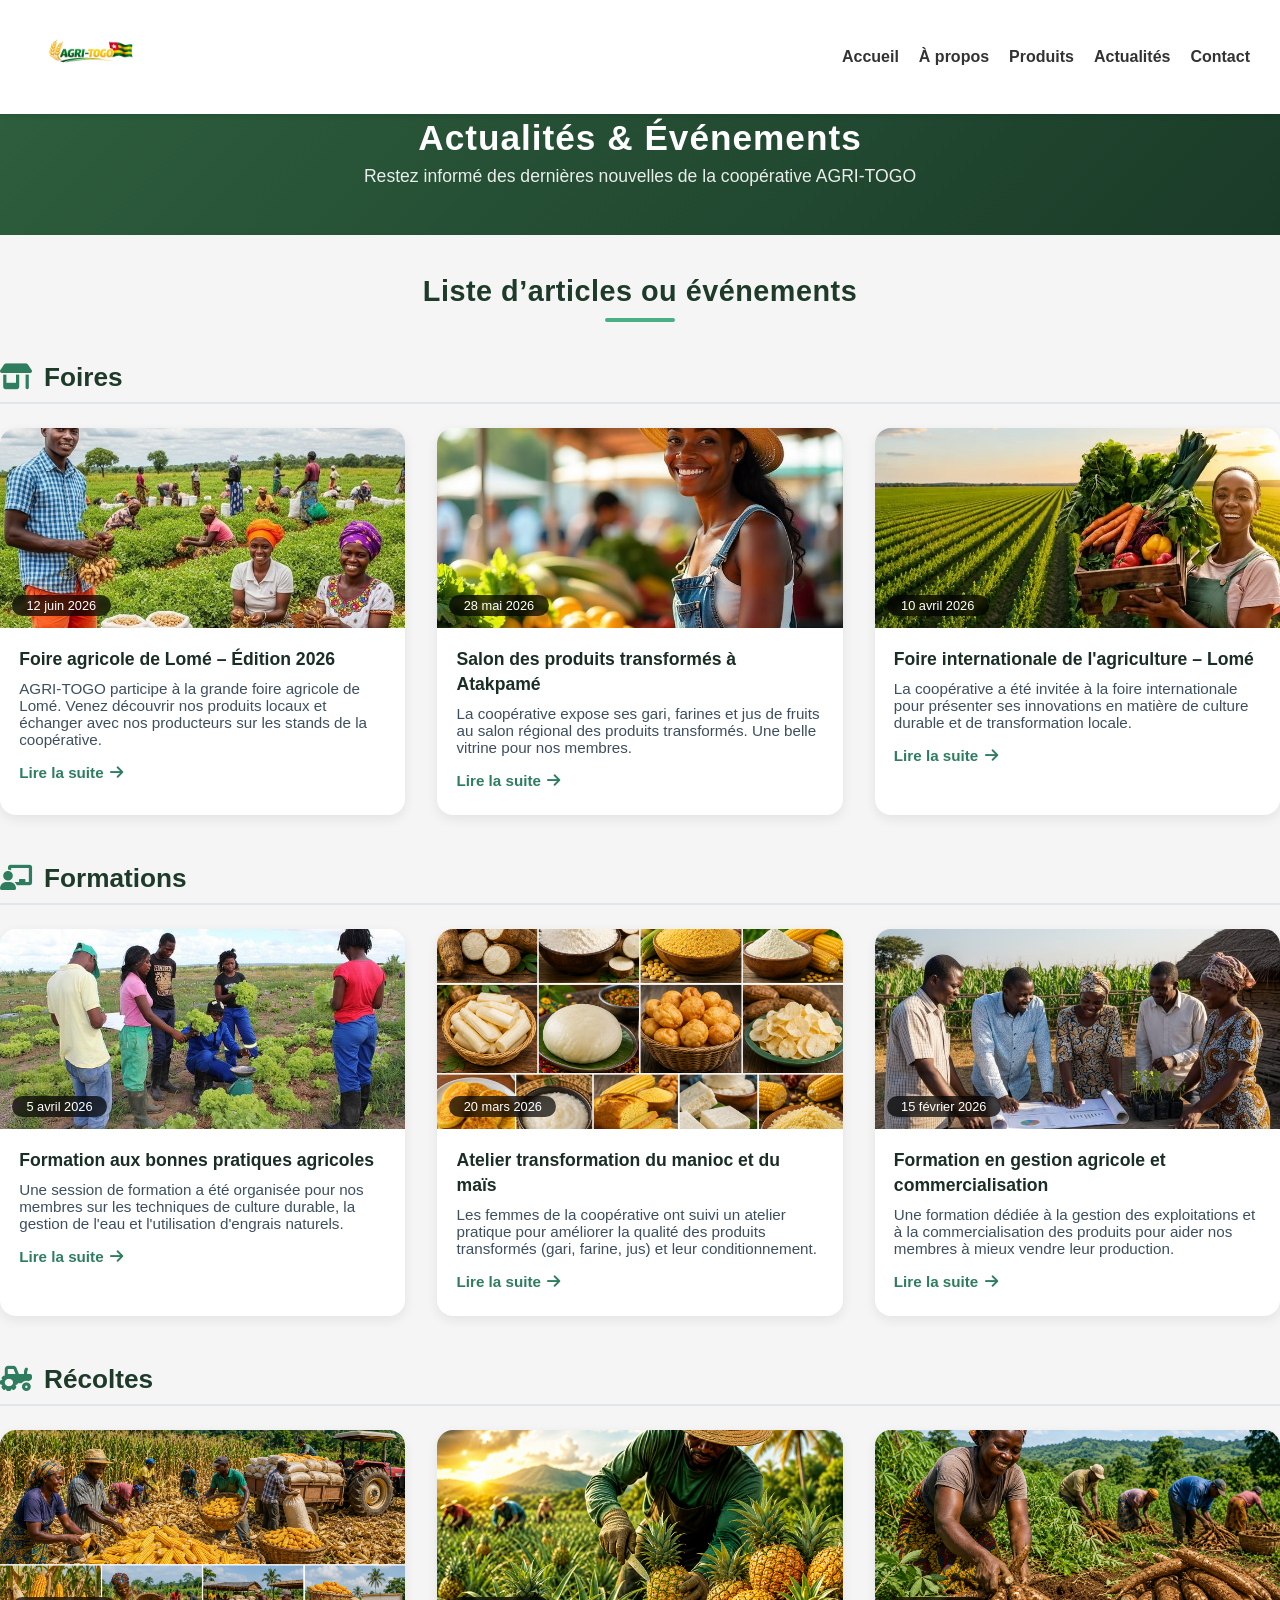
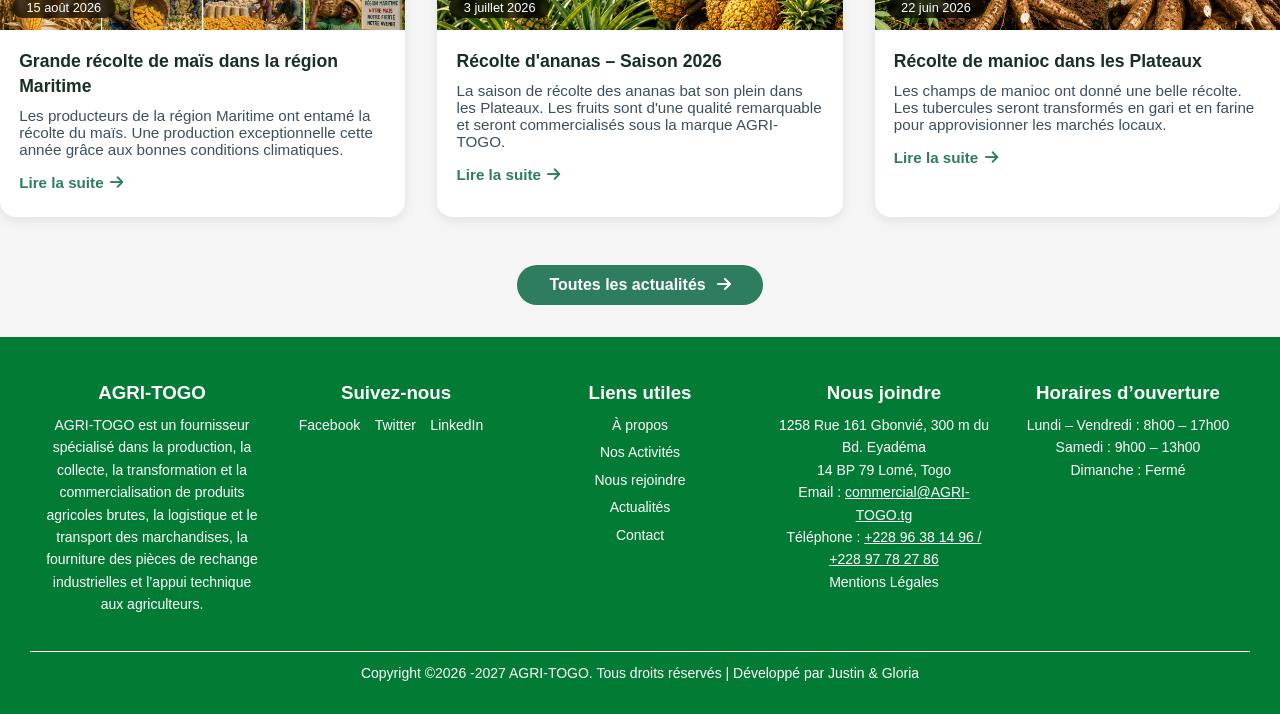
==== pages/actualités.html @ 6ff97430 "PROJET JUSTIN-GLORIA" ====
<!DOCTYPE html>
<html lang="fr">

<head>
    <meta charset="UTF-8">
    <meta name="viewport" content="width=device-width, initial-scale=1.0">
    <title>AGRI-TOGO | Actualités</title>
    <link rel="stylesheet" href="https://cdnjs.cloudflare.com/ajax/libs/font-awesome/6.0.0-beta3/css/all.min.css" />

    <link rel="stylesheet" href="../css/style.css">
</head>

<body>

    <!-- ================= HEADER ================= -->

    <header>

        <div class="logo">
            <img src="../images/logo.png" alt="Logo AGRI TOGO">
        </div>

        <nav>

            <ul id="menu">

                <li><a href="../index.html">Accueil</a></li>
                <li><a href="apropos.html" class="active">À propos</a></li>
                <li><a href="produits.html">Produits</a></li>
                <li><a href="actualités.html">Actualités</a></li>
                <li><a href="contact.html">Contact</a></li>

            </ul>

            <div id="hamburger">
                ☰
            </div>

        </nav>

    </header>


<!-- ========== PAGE HERO ========== -->
<section class="page-hero">
    <div class="container">
        <h1>Actualités &amp; Événements</h1>
        <p>Restez informé des dernières nouvelles de la coopérative AGRI-TOGO</p>
    </div>
</section>

<!-- ========== ARTICLES ========== -->
<main class="actualites-main">
    <div class="container">

        <!-- Titre de la section -->
        <div class="section-title">
            <h2>Liste d’articles ou événements</h2>
            <span class="title-underline"></span>
        </div>

        <!-- ====== FOIRES (3 articles) ====== -->
        <section class="categorie-articles">
            <div class="categorie-header">
                <i class="fas fa-store-alt"></i>
                <h3>Foires</h3>
            </div>
            <div class="articles-grid">

                <article class="article-card">
                    <div class="article-image">
                        <img src="../images/Foire 1.jpg"
                             alt="Foire agricole de Lomé" loading="lazy" />
                        <span class="article-date">12 juin 2026</span>
                    </div>
                    <div class="article-content">
                        <h4>Foire agricole de Lomé – Édition 2026</h4>
                        <p>AGRI-TOGO participe à la grande foire agricole de Lomé. Venez découvrir nos produits locaux et échanger avec nos producteurs sur les stands de la coopérative.</p>
                        <a href="#" class="read-more">Lire la suite <i class="fas fa-arrow-right"></i></a>
                    </div>
                </article>

                <article class="article-card">
                    <div class="article-image">
                        <img src="../images/Foire 2.jpg"
                             alt="Salon des produits transformés" loading="lazy" />
                        <span class="article-date">28 mai 2026</span>
                    </div>
                    <div class="article-content">
                        <h4>Salon des produits transformés à Atakpamé</h4>
                        <p>La coopérative expose ses gari, farines et jus de fruits au salon régional des produits transformés. Une belle vitrine pour nos membres.</p>
                        <a href="#" class="read-more">Lire la suite <i class="fas fa-arrow-right"></i></a>
                    </div>
                </article>

                <!-- NOUVEAU 3ème article pour Foires -->
                <article class="article-card">
                    <div class="article-image">
                        <img src="../images/Foire 3.jpg"
                             alt="Foire internationale de l'agriculture" loading="lazy" />
                        <span class="article-date">10 avril 2026</span>
                    </div>
                    <div class="article-content">
                        <h4>Foire internationale de l'agriculture – Lomé</h4>
                        <p>La coopérative a été invitée à la foire internationale pour présenter ses innovations en matière de culture durable et de transformation locale.</p>
                        <a href="#" class="read-more">Lire la suite <i class="fas fa-arrow-right"></i></a>
                    </div>
                </article>

            </div>
        </section>

        <!-- ====== FORMATIONS (3 articles) ====== -->
        <section class="categorie-articles">
            <div class="categorie-header">
                <i class="fas fa-chalkboard-teacher"></i>
                <h3>Formations</h3>
            </div>
            <div class="articles-grid">

                <article class="article-card">
                    <div class="article-image">
                        <img src="../images/Formation 1.jfif"
                             alt="Formation bonnes pratiques agricoles" loading="lazy" />
                        <span class="article-date">5 avril 2026</span>
                    </div>
                    <div class="article-content">
                        <h4>Formation aux bonnes pratiques agricoles</h4>
                        <p>Une session de formation a été organisée pour nos membres sur les techniques de culture durable, la gestion de l'eau et l'utilisation d'engrais naturels.</p>
                        <a href="#" class="read-more">Lire la suite <i class="fas fa-arrow-right"></i></a>
                    </div>
                </article>

                <article class="article-card">
                    <div class="article-image">
                        <img src="../images/Formation 2.png"
                             alt="Atelier transformation agroalimentaire" loading="lazy" />
                        <span class="article-date">20 mars 2026</span>
                    </div>
                    <div class="article-content">
                        <h4>Atelier transformation du manioc et du maïs</h4>
                        <p>Les femmes de la coopérative ont suivi un atelier pratique pour améliorer la qualité des produits transformés (gari, farine, jus) et leur conditionnement.</p>
                        <a href="#" class="read-more">Lire la suite <i class="fas fa-arrow-right"></i></a>
                    </div>
                </article>

                <!-- NOUVEAU 3ème article pour Formations -->
                <article class="article-card">
                    <div class="article-image">
                        <img src="../images/Formation 3.jfif"
                             alt="Formation en gestion agricole" loading="lazy" />
                        <span class="article-date">15 février 2026</span>
                    </div>
                    <div class="article-content">
                        <h4>Formation en gestion agricole et commercialisation</h4>
                        <p>Une formation dédiée à la gestion des exploitations et à la commercialisation des produits pour aider nos membres à mieux vendre leur production.</p>
                        <a href="#" class="read-more">Lire la suite <i class="fas fa-arrow-right"></i></a>
                    </div>
                </article>

            </div>
        </section>

        <!-- ====== RÉCOLTES (3 articles, déjà présent) ====== -->
        <section class="categorie-articles">
            <div class="categorie-header">
                <i class="fas fa-tractor"></i>
                <h3>Récoltes</h3>
            </div>
            <div class="articles-grid">

                <article class="article-card">
                    <div class="article-image">
                        <img src="../images/Recolte 1.png"
                             alt="Récolte de maïs" loading="lazy" />
                        <span class="article-date">15 août 2026</span>
                    </div>
                    <div class="article-content">
                        <h4>Grande récolte de maïs dans la région Maritime</h4>
                        <p>Les producteurs de la région Maritime ont entamé la récolte du maïs. Une production exceptionnelle cette année grâce aux bonnes conditions climatiques.</p>
                        <a href="#" class="read-more">Lire la suite <i class="fas fa-arrow-right"></i></a>
                    </div>
                </article>

                <article class="article-card">
                    <div class="article-image">
                        <img src="../images/Recolte 2.png"
                             alt="Récolte d'ananas" loading="lazy" />
                        <span class="article-date">3 juillet 2026</span>
                    </div>
                    <div class="article-content">
                        <h4>Récolte d'ananas – Saison 2026</h4>
                        <p>La saison de récolte des ananas bat son plein dans les Plateaux. Les fruits sont d'une qualité remarquable et seront commercialisés sous la marque AGRI-TOGO.</p>
                        <a href="#" class="read-more">Lire la suite <i class="fas fa-arrow-right"></i></a>
                    </div>
                </article>

                <article class="article-card">
                    <div class="article-image">
                        <img src="../images/Recolte 3.png"
                             alt="Récolte de manioc" loading="lazy" />
                        <span class="article-date">22 juin 2026</span>
                    </div>
                    <div class="article-content">
                        <h4>Récolte de manioc dans les Plateaux</h4>
                        <p>Les champs de manioc ont donné une belle récolte. Les tubercules seront transformés en gari et en farine pour approvisionner les marchés locaux.</p>
                        <a href="#" class="read-more">Lire la suite <i class="fas fa-arrow-right"></i></a>
                    </div>
                </article>

            </div>
        </section>

        <!-- Bouton pour voir toutes les actualités -->
        <div class="actus-cta">
            <a href="#" class="btn-primary">Toutes les actualités <i class="fas fa-arrow-right"></i></a>
        </div>

    </div>
</main>






   <!-- FOOTER -->

    <footer>
        <div class="footer-container">

            <!-- Bloc présentation -->
            <div class="footer-section">
                <h3>AGRI-TOGO</h3>
                <p>
                    AGRI-TOGO est un fournisseur spécialisé dans la production, la collecte,
                    la transformation et la commercialisation de produits agricoles brutes,
                    la logistique et le transport des marchandises, la fourniture des pièces
                    de rechange industrielles et l’appui technique aux agriculteurs.
                </p>
            </div>

            <!-- Bloc réseaux sociaux -->
            <div class="footer-section">
                <h3>Suivez-nous</h3>
                <ul class="socials">
                    <li><a href="#">Facebook</a></li>
                    <li><a href="#">Twitter</a></li>
                    <li><a href="#">LinkedIn</a></li>
                </ul>
            </div>

            <!-- Bloc liens utiles -->
            <div class="footer-section">
                <h3>Liens utiles</h3>
                <ul>
                    <li><a href="#">À propos</a></li>
                    <li><a href="#">Nos Activités</a></li>
                    <li><a href="#">Nous rejoindre</a></li>
                    <li><a href="#">Actualités</a></li>
                    <li><a href="#">Contact</a></li>
                </ul>
            </div>

            <!-- Bloc contact -->
            <div class="footer-section">
                <h3>Nous joindre</h3>
                <p>1258 Rue 161 Gbonvié, 300 m du Bd. Eyadéma<br>
                    14 BP 79 Lomé, Togo</p>
                <p>Email : <a href="mailto:commercial@AGRI-TOGO.tg">commercial@AGRI-TOGO.tg</a></p>
                <p>Téléphone : <a href="tel:+22870523754">+228 96 38 14 96  / +228 97 78 27 86</a></p>
                <p>Mentions Légales</p>
            </div>

            <!-- Bloc horaires -->
            <div class="footer-section">
                <h3>Horaires d’ouverture</h3>
                <p>Lundi – Vendredi : 8h00 – 17h00<br>
                    Samedi : 9h00 – 13h00<br>
                    Dimanche : Fermé</p>
            </div>

        </div>

        <div class="footer-bottom">
            <p>Copyright ©2026 -2027 AGRI-TOGO. Tous droits réservés | Développé par Justin & Gloria</p>
        </div>
    </footer>


    <script src="js/script.js"></script>

</body>

</html>
---- css/style.css ----
* {
    margin: 0;
    padding: 0;
    box-sizing: border-box;
}

body {
    font-family: Arial, Helvetica, sans-serif;
    background: #f5f5f5;
    color: #333;
}

header {
    background: white;
    display: flex;
    justify-content: space-between;
    align-items: center;
    padding: 5px 10px;
    box-shadow: 0 1px 5px rgba(0, 0, 0, .1);
    position: sticky;
    top: 0;
}

.logo img {
    width: 100px;
}

nav ul {
    display: flex;
    list-style: none;
}

nav ul li {
    margin-left: 20px;
}

nav ul li a {
    text-decoration: none;
    color: #333;
    font-weight: bold;
}

nav ul li a:hover {
    color: #2e8b57;
}

#hamburger {
    display: none;
    font-size: 28px;
    cursor: pointer;
}

.banner {
    background: url("../images/banner.jpg");
    background-size: cover;
    background-position: center;
    color: white;
    text-align: center;
    padding: 120px 20px;
}

.banner h1 {
    font-size: 45px;
    margin-bottom: 20px;
}

.banner p {
    font-size: 20px;
    margin-bottom: 30px;
}

.btn {
    display: inline-block;
    background: #2e8b57;
    color: white;
    text-decoration: none;
    padding: 12px 25px;
    border-radius: 5px;
}

.btn:hover {
    background: #246b45;
}

.slogan {
    text-align: center;
    padding: 40px 20px;
}

.presentation {
    width: 90%;
    margin: auto;
    display: flex;
    justify-content: space-between;
    gap: 20px;
    margin-bottom: 60px;
}

.bloc {
    background: rgb(29, 128, 12);
    flex: 1;
    padding: 30px;
    text-align: center;
    border-radius: 8px;
    box-shadow: 0 0 8px rgba(0, 0, 0, .1);
}

.statistiques {
    width: 90%;
    margin: auto;
    display: flex;
    justify-content: space-around;
    background: #2e8b57;
    color: white;
    padding: 50px;
    border-radius: 10px;
}

.stat {
    text-align: center;
}

.stat h2 {
    font-size: 45px;
}

.actualites {
    width: 90%;
    margin: 70px auto;
}

.actualites-header h2 {
    width: 40%;
    margin: 70px auto;

    /* Ajuste la boîte à la largeur exacte du texte */
    background-color: #f0fdf4;
    /* Vert très clair/frais */
    color: #2e7d32;
    /* Vert agricole pour le texte */
    border: 1px solid #81c784;
    /* Bordure verte fine */
    padding: 8px 16px;
    /* Espace autour du texte */
    border-radius: 20px;
    /* Coins arrondis style pilule / badge */
    font-size: 16px;
    font-weight: 600;
    margin-bottom: 20px;
    /* Espace sous le titre */
    box-shadow: 0 2px 4px rgba(0, 0, 0, 0.05);
}

.actualites h2 {
    text-align: center;
    margin-bottom: 40px;
}

.cards {
    display: flex;
    gap: 25px;
}

.card {
    background: white;
    border-radius: 8px;
    overflow: hidden;
    box-shadow: 0 0 8px rgba(0, 0, 0, .1);
}

.card img {
    width: 100%;
    height: 200px;
    object-fit: cover;
}

.card h3 {
    padding: 15px;
}

.card p {
    padding: 0 15px 15px;
}

.card a {
    display: inline-block;
    margin: 15px;
    color: #2e8b57;
    text-decoration: none;
}

footer {
    background: #027b35;
    color: rgb(15, 0, 0);
    text-align: center;
    padding: 30px;
}

.footer-container {
    display: flex;
    flex-wrap: wrap;
    justify-content: space-between;
}

.footer-section {
    flex: 1 1 200px;
    margin: 15px;
}

.footer-section h3 {
    color: #ffffff;
    /* vert clair agricole */
    margin-bottom: 10px;
}

.footer-section p,
.footer-section a,
.footer-section li {
    color: #ffffff;
    font-size: 14px;
    line-height: 1.6;
}

.footer-section ul {
    list-style: none;
    padding: 0;
}

.footer-section ul li {
    margin-bottom: 5px;
}

.footer-section ul li a {
    text-decoration: none;
    color: #ffffff;
}

.footer-section ul li a:hover {
    color: #ffffff;
}

.socials li {
    display: inline-block;
    margin-right: 10px;
}

.footer-bottom {
    text-align: center;
    border-top: 1px solid #ffffff;
    margin-top: 20px;
    padding-top: 10px;
    font-size: 13px;
}

.footer-bottom p {
    color: #ffffff;
    font-size: 14px;
    line-height: 1.6;
}

/* Responsive */

@media screen and (max-width:768px) {

    nav ul {

        display: none;
        flex-direction: column;
        background: white;
        position: absolute;
        top: 70px;
        right: 0;
        width: 220px;

    }

    nav ul.active {

        display: flex;

    }

    #hamburger {

        display: block;

    }

    .presentation {

        flex-direction: column;

    }

    .statistiques {

        flex-direction: column;
        gap: 30px;

    }

    .cards {

        flex-direction: column;

    }

    .banner h1 {

        font-size: 30px;

    }

}


/*======================================
        PAGE A PROPOS
=======================================*/

.page-banner {
    background: url("../images/sommes.jpg");
    background-size: cover;
    background-position: center;
    color: white;
    text-align: center;
    padding: 120px 20px;
    /* background: url("../images/sommes.jpg");
    width: 100%;
    background: #e8f5e9;
    text-align: center;
    padding: 70px 20px;*/
}

.page-banner h1 {
    font-size: 36px;
    color: #ffff;
    margin-bottom: 20px;
}

.page-banner p {
    width: 70%;
    margin: auto;
    line-height: 30px;
    color: #ffff;
}


/*=========================
HISTOIRE ET MISSION
==========================*/

.about-section {
    width: 90%;
    margin: 60px auto;
    display: flex;
    justify-content: space-between;
    gap: 30px;
}

.about-left {
    flex: 2;
    background: #ffffff;
    padding: 30px;
    border-radius: 10px;
    box-shadow: 0 0 10px rgba(0, 0, 0, .08);
}

.about-left h2 {
    color: #2e8b57;
    margin-bottom: 20px;
}

.about-left p {
    text-align: justify;
    line-height: 28px;
    margin-bottom: 15px;
}

.about-left ul {
    list-style-type: none;
    /* Enlève les puces */
    padding-left: 0;
    /* Supprime l'alignement/retrait à gauche */
    margin: 0;
}

.about-left ul li {
    position: relative;
    /* Nécessaire pour positionner la puce personnalisée */
    padding-left: 25px;
    /* Espace pour la puce personnalisée */
    margin-bottom: 15px;
}

.about-right {
    flex: 1;
    display: grid;
    grid-template-columns: 1fr 1fr;
    gap: 20px;
}

.about-right img {
    width: 100%;
    height: 100%;
    object-fit: cover;
    border-radius: 10px;
    display: grid;
    grid-template-columns: repeat(2, 1fr);
    /* 2 colonnes */
    gap: 15px;
    /* Espacement entre les images */
    max-width: 600px;
    /* Largeur max du bloc (à ajuster) */
    border-radius: 20px;
    /* Arrondi global du bloc */
    overflow: hidden;
}

.mini-card {
    background: white;
    border-radius: 10px;
    text-align: center;
    padding: 25px 15px;
    box-shadow: 0 0 10px rgba(0, 0, 0, .08);
    transition: .5s;
}

.mini-card:hover {
    transform: translateY(-5px);
}

.mini-card img {
    width: 100%;
    height: 100%;
    object-fit: cover;
    /* Remplit toute la carte sans déformer l'image */
    display: block;

    /*height: 100px;
    width: 60px;
    margin-bottom: 15px;*/
}

.mini-card h3 {
    font-size: 16px;
    color: #333;
}

/*=========================
VALEURS
==========================*/

.valeurs {

    width: 90%;
    margin: 60px auto;

    display: flex;

    gap: 30px;

}

.photo {

    flex: 1;

}

.photo img {

    width: 100%;
    border-radius: 10px;

}

.texte {

    flex: 1;

    background: white;

    padding: 35px;

    border-radius: 10px;

    box-shadow: 0 0 10px rgba(0, 0, 0, .08);

}

.texte h2 {

    color: #2e8b57;

    margin-bottom: 20px;

}

.texte ul {

    padding-left: 20px;

}

.texte ul li {

    margin-bottom: 18px;

}

/*=========================
PRODUCTEURS
==========================*/

.producteurs {

    width: 90%;

    margin: 70px auto;

}

.producteurs h2 {

    text-align: center;

    margin-bottom: 40px;

    color: #2e8b57;

}

.producteurs-grid {

    display: flex;

    justify-content: space-between;

    gap: 25px;

}

.producteur {

    flex: 1;

    background: white;

    border-radius: 10px;

    overflow: hidden;

    text-align: center;

    box-shadow: 0 0 10px rgba(0, 0, 0, .08);

    transition: .3s;

}

.producteur:hover {

    transform: translateY(-6px);

}

.producteur img {

    width: 100%;

    height: 220px;

    object-fit: cover;

}

.producteur h3 {

    margin-top: 20px;

}

.producteur p {

    margin: 10px 0;

    color: #666;

}

.producteur span {

    display: block;

    margin-bottom: 20px;

    color: #2e8b57;

    font-weight: bold;

}

/*=========================
ZONE D'ACTION
==========================*/

.zone {

    width: 90%;

    margin: 70px auto;

    display: flex;

    gap: 30px;

}

.zone-images {

    flex: 1;

    display: flex;

    flex-direction: column;

    gap: 20px;

}

.zone-images img {

    width: 50%;
    Height: 500%;
    border-radius: 10px;

}

.zone-texte {

    flex: 2;

    background: white;

    padding: 35px;

    border-radius: 10px;

    box-shadow: 0 0 10px rgba(0, 0, 0, .08);

}

.zone-texte h2 {

    color: #2e8b57;

    margin-bottom: 20px;

}

.zone-texte p {

    text-align: justify;

    line-height: 30px;

    margin-bottom: 20px;

}

/*=========================
RESPONSIVE
==========================*/

@media screen and (max-width:768px) {

    .about-section {

        flex-direction: column;

    }

    .about-right {

        grid-template-columns: 1fr 1fr;

    }

    .valeurs {

        flex-direction: column;

    }

    .producteurs-grid {

        flex-direction: column;

    }

    .zone {

        flex-direction: column;

    }

    .page-banner p {

        width: 100%;

    }

}


/*======================================
        PAGE PRODUITS
=======================================*/
.page-bannerr {
    background: url("../images/produit.jpg");
    background-size: cover;
    background-position: center;
    color: white;
    text-align: center;
    padding: 120px 20px;
}

.produits-intro {
    width: 90%;
    margin: 50px auto;
    text-align: center;
}

.produits-intro h2 {
    font-size: 32px;
    color: #2e8b57;
    margin-bottom: 15px;
}

.produits-intro p {
    width: 70%;
    margin: auto;
    color: #555;
    line-height: 28px;
}

/*=========================
GALERIE PRODUITS
==========================*/

.galerie-produits {

    width: 90%;
    margin: 50px auto 80px auto;

    display: grid;

    grid-template-columns: repeat(3, 1fr);

    gap: 30px;

}

.produit {

    background: #fff;

    border-radius: 10px;

    overflow: hidden;

    box-shadow: 0 0 10px rgba(0, 0, 0, .08);

    transition: .3s;

}

.produit:hover {

    transform: translateY(-8px);

    box-shadow: 0 10px 20px rgba(0, 0, 0, .15);

}

.produit img {

    width: 100%;

    height: 220px;

    object-fit: cover;

}

.produit h3 {

    text-align: center;

    margin: 20px 0 10px;

    color: #2e8b57;

}

.produit p {

    padding: 0 20px;

    text-align: center;

    color: #555;

    line-height: 24px;

}

.produit a {

    display: block;

    width: 140px;

    margin: 20px auto 25px;

    text-align: center;

    background: #2e8b57;

    color: #fff;

    text-decoration: none;

    padding: 10px;

    border-radius: 5px;

    transition: .3s;

}

.produit a:hover {

    background: #246b45;

}

/*=========================
CARROUSEL
==========================*/

.slider {

    overflow: hidden;

}

.slider-track {

    display: flex;

    transition: transform .5s;

}

/*=========================
RESPONSIVE
==========================*/

@media screen and (max-width:992px) {

    .galerie-produits {

        grid-template-columns: repeat(2, 1fr);

    }

}

@media screen and (max-width:768px) {

    .produits-intro p {

        width: 100%;

    }

    .galerie-produits {

        grid-template-columns: 1fr;

    }

}











* {
    margin: 0;
    padding: 0;
    box-sizing: border-box;
}

body {
    font-family: Arial, Helvetica, sans-serif;
    background: #f5f5f5;
    color: #333;
    padding-top: 70px;   /* <-- Nouvelle ligne ajoutée */
}

header {
    background: white;
    position: fixed;        /* <-- Nouveau */
    top: 0;                 /* <-- Nouveau */
    left: 0;                /* <-- Nouveau */
    width: 100%;            /* <-- Nouveau */
    z-index: 9999;          /* <-- Nouveau */
    display: flex;
    justify-content: space-between;
    align-items: center;
    padding: 15px 30px;
    box-shadow: 0 2px 5px rgba(0, 0, 0, .1);
}

.logo img {
    width: 120px;
}

nav ul {
    display: flex;
    list-style: none;
}

nav ul li {
    margin-left: 20px;
}

nav ul li a {
    text-decoration: none;
    color: #333;
    font-weight: bold;
}

nav ul li a:hover {
    color: #2e8b57;
}

#hamburger {
    display: none;
    font-size: 28px;
    cursor: pointer;
}

.banner {
    background: url("../images/banner.jpg");
    background-size: cover;
    background-position: center;
    color: white;
    text-align: center;
    padding: 120px 20px;
}

.banner h1 {
    font-size: 45px;
    margin-bottom: 20px;
}

.banner p {
    font-size: 20px;
    margin-bottom: 30px;
}

.btn {
    display: inline-block;
    background: #2e8b57;
    color: white;
    text-decoration: none;
    padding: 12px 25px;
    border-radius: 5px;
}

.btn:hover {
    background: #246b45;
}

.slogan {
    text-align: center;
    padding: 40px 20px;
}

.presentation {
    width: 90%;
    margin: auto;
    display: flex;
    justify-content: space-between;
    gap: 20px;
    margin-bottom: 60px;
}

.bloc {
    background: white;
    flex: 1;
    padding: 30px;
    text-align: center;
    border-radius: 8px;
    box-shadow: 0 0 8px rgba(0, 0, 0, .1);
}

.statistiques {
    width: 90%;
    margin: auto;
    display: flex;
    justify-content: space-around;
    background: #2e8b57;
    color: white;
    padding: 50px;
    border-radius: 10px;
}

.stat {
    text-align: center;
}

.stat h2 {
    font-size: 45px;
}

.actualites {
    width: 90%;
    margin: 70px auto;
}

.actualites h2 {
    text-align: center;
    margin-bottom: 40px;
}

.cards {
    display: flex;
    gap: 25px;
}

.card {
    background: white;
    border-radius: 8px;
    overflow: hidden;
    box-shadow: 0 0 8px rgba(0, 0, 0, .1);
}

.card img {
    width: 100%;
}

.card h3 {
    padding: 15px;
}

.card p {
    padding: 0 15px 15px;
}

.card a {
    display: inline-block;
    margin: 15px;
    color: #2e8b57;
    text-decoration: none;
}

footer {
    background: #027b35;
    color: white;
    text-align: center;
    padding: 30px;
}

/* Responsive */

@media screen and (max-width:768px) {

    nav ul {

        display: none;
        flex-direction: column;
        background: white;
        position: absolute;
        top: 100;
        right: 0;
        width: 220px;

    }

    nav ul.active {

        display: flex;

    }

    #hamburger {

        display: block;

    }

    .presentation {

        flex-direction: column;

    }

    .statistiques {

        flex-direction: column;
        gap: 30px;

    }

    .cards {

        flex-direction: column;

    }

    .banner h1 {

        font-size: 30px;

    }

}








/* ===== PAGE HERO ===== */
.page-hero {
    background: linear-gradient(135deg, #2e5f3e, #1a3b28);
    color: #fff;
    padding: 3rem 1.5rem;
    text-align: center;
    margin-bottom: 2.5rem;
}
.page-hero h1 {
    font-size: 2.2rem;
    margin-bottom: 0.5rem;
    letter-spacing: 1px;
}
.page-hero p {
    font-size: 1.1rem;
    opacity: 0.9;
}

/* ===== SECTION TITRE ===== */
.section-title {
    text-align: center;
    margin-bottom: 2.5rem;
}
.section-title h2 {
    font-size: 1.8rem;
    color: #1e3b2a;
    font-weight: 600;
    letter-spacing: 0.5px;
}
.title-underline {
    display: block;
    width: 70px;
    height: 4px;
    background: #4caf84;
    margin: 0.6rem auto 0;
    border-radius: 4px;
}

/* ===== CATÉGORIES D'ARTICLES ===== */
.categorie-articles {
    margin-bottom: 3rem;
}
.categorie-header {
    display: flex;
    align-items: center;
    gap: 0.75rem;
    font-size: 1.4rem;
    border-bottom: 2px solid #e0e7ec;
    padding-bottom: 0.6rem;
    margin-bottom: 1.5rem;
}
.categorie-header i {
    color: #2e7d5e;
    font-size: 1.6rem;
    width: 2rem;
}
.categorie-header h3 {
    font-weight: 600;
    color: #1e3b2a;
}

/* ===== GRILLE D'ARTICLES ===== */
.articles-grid {
    display: grid;
    grid-template-columns: repeat(auto-fit, minmax(280px, 1fr));
    gap: 2rem;
}

/* ===== CARTE ARTICLE ===== */
.article-card {
    background: #ffffff;
    border-radius: 16px;
    overflow: hidden;
    box-shadow: 0 4px 12px rgba(0, 20, 10, 0.08);
    transition: transform 0.2s, box-shadow 0.2s;
}
.article-card:hover {
    transform: translateY(-5px);
    box-shadow: 0 8px 24px rgba(0, 20, 10, 0.12);
}
.article-image {
    position: relative;
    overflow: hidden;
    height: 200px;
}
.article-image img {
    width: 100%;
    height: 100%;
    object-fit: cover;
    transition: transform 0.3s;
}
.article-card:hover .article-image img {
    transform: scale(1.03);
}
.article-date {
    position: absolute;
    bottom: 12px;
    left: 12px;
    background: rgba(0, 0, 0, 0.7);
    color: #fff;
    padding: 0.2rem 0.9rem;
    border-radius: 30px;
    font-size: 0.8rem;
    font-weight: 500;
    backdrop-filter: blur(2px);
}
.article-content {
    padding: 1.2rem 1.2rem 1.5rem;
}
.article-content h4 {
    font-size: 1.1rem;
    font-weight: 600;
    color: #1a2e24;
    margin-bottom: 0.5rem;
    line-height: 1.4;
}
.article-content p {
    font-size: 0.95rem;
    color: #3d4f5e;
    margin-bottom: 1rem;
}
.read-more {
    display: inline-flex;
    align-items: center;
    gap: 0.4rem;
    color: #2e7d5e;
    font-weight: 600;
    text-decoration: none;
    font-size: 0.95rem;
    border-bottom: 2px solid transparent;
    transition: border-color 0.2s;
}
.read-more i {
    transition: transform 0.2s;
}
.read-more:hover {
    border-bottom-color: #2e7d5e;
}
.read-more:hover i {
    transform: translateX(4px);
}

/* ===== BOUTON CTA ===== */
.actus-cta {
    text-align: center;
    margin-top: 1.5rem;
    margin-bottom: 2rem;
}
.btn-primary {
    display: inline-block;
    background: #2e7d5e;
    color: #fff;
    padding: 0.7rem 2rem;
    border-radius: 40px;
    font-weight: 600;
    text-decoration: none;
    transition: background 0.25s, transform 0.15s;
}
.btn-primary:hover {
    background: #1e5e46;
    transform: scale(1.02);
}
.btn-primary i {
    margin-left: 0.4rem;
}

/* ===== RESPONSIVE ===== */
@media (max-width: 768px) {
    .page-hero h1 {
        font-size: 1.6rem;
    }
    .section-title h2 {
        font-size: 1.4rem;
    }
    .articles-grid {
        grid-template-columns: 1fr;
        gap: 1.5rem;
    }
    .categorie-header {
        font-size: 1.2rem;
    }
    .article-image {
        height: 180px;
    }
}

@media (max-width: 480px) {
    .container {
        padding: 0 1rem;
    }
    .page-hero {
        padding: 2rem 1rem;
    }
    .article-content h4 {
        font-size: 1rem;
    }
}




/* ========================================= */
/*  PAGE CONTACT – AVEC GOOGLE MAPS          */
/* ========================================= */

.contact-container {
    max-width: 800px;
    margin: 0 auto;
    padding: 2rem 1.5rem;
}

/* ---- Coordonnées ---- */
.contact-infos {
    margin-bottom: 2.5rem;
    background: #f9fbfc;
    padding: 1.5rem 2rem;
    border-radius: 12px;
    border: 1px solid #e8edf0;
}
.contact-item {
    display: flex;
    align-items: center;
    gap: 0.8rem;
    padding: 0.6rem 0;
    border-bottom: 1px solid #edf2f5;
}
.contact-item:last-child {
    border-bottom: none;
}
.contact-item i {
    width: 1.8rem;
    color: #2e7d5e;
    font-size: 1.1rem;
    text-align: center;
}
.contact-item strong {
    color: #1e3b2a;
    margin-right: 0.3rem;
}
.contact-social {
    flex-wrap: wrap;
}
.social-icons {
    display: flex;
    gap: 0.8rem;
    margin-left: 0.5rem;
}
.social-icons a {
    display: inline-flex;
    align-items: center;
    justify-content: center;
    width: 36px;
    height: 36px;
    border-radius: 50%;
    background: #2e7d5e;
    color: #fff;
    text-decoration: none;
    font-size: 0.9rem;
    transition: background 0.25s;
}
.social-icons a:hover {
    background: #1e5e46;
}

/* ---- Formulaire ---- */
.contact-form-container h2 {
    font-size: 1.5rem;
    color: #1e3b2a;
    margin-bottom: 1.5rem;
    text-align: center;
}
.contact-form .form-row {
    display: grid;
    grid-template-columns: 1fr 1fr;
    gap: 1rem;
}
.contact-form .form-group {
    margin-bottom: 1rem;
}
.contact-form label {
    display: block;
    font-weight: 600;
    margin-bottom: 0.3rem;
    color: #333;
    font-size: 0.95rem;
}
.contact-form input,
.contact-form textarea {
    width: 100%;
    padding: 0.7rem 1rem;
    border: 2px solid #e0e7ec;
    border-radius: 8px;
    font-size: 1rem;
    background: #ffffff;
    color: #333;
    transition: border-color 0.3s;
}
.contact-form input:focus,
.contact-form textarea:focus {
    outline: none;
    border-color: #2e7d5e;
}
.contact-form textarea {
    resize: vertical;
    min-height: 120px;
}
.contact-form .btn-primary {
    display: inline-block;
    background: #2e7d5e;
    color: #fff;
    padding: 0.7rem 2.5rem;
    border: none;
    border-radius: 40px;
    font-weight: 600;
    font-size: 1rem;
    cursor: pointer;
    transition: background 0.25s;
}
.contact-form .btn-primary:hover {
    background: #1e5e46;
}
.contact-form .btn-primary i {
    margin-left: 0.5rem;
}

.error-msg {
    color: #e74c3c;
    font-size: 0.8rem;
    display: block;
    margin-top: 0.2rem;
    min-height: 1.2rem;
}
.contact-form input.error,
.contact-form textarea.error {
    border-color: #e74c3c;
}
.form-success {
    margin-top: 1.5rem;
    padding: 1rem;
    background: #d4edda;
    color: #155724;
    border-radius: 8px;
    border: 1px solid #c3e6cb;
    display: flex;
    align-items: center;
    gap: 0.8rem;
    font-weight: 500;
}
.form-success i {
    font-size: 1.3rem;
    color: #28a745;
}

/* ---- Google Maps ---- */
.contact-map {
    margin-top: 2.5rem;
    padding-top: 2rem;
    border-top: 1px solid #e8edf0;
}
.contact-map h3 {
    font-size: 1.2rem;
    color: #1e3b2a;
    margin-bottom: 1rem;
    text-align: center;
}
.contact-map iframe {
    width: 100%;
    height: 250px;
    border: 0;
    border-radius: 12px;
    box-shadow: 0 4px 12px rgba(0, 0, 0, 0.08);
}

/* ---- Responsive ---- */
@media (max-width: 768px) {
    .contact-infos {
        padding: 1rem;
    }
    .contact-item {
        font-size: 0.95rem;
    }
    .contact-form .form-row {
        grid-template-columns: 1fr;
    }
    .contact-form-container h2 {
        font-size: 1.3rem;
    }
    .social-icons a {
        width: 32px;
        height: 32px;
        font-size: 0.8rem;
    }
    .contact-map iframe {
        height: 200px;
    }
}








/* ===== PAGE HERO ===== */
.page-hero {
    background: linear-gradient(135deg, #2e5f3e, #1a3b28);
    color: #fff;
    padding: 3rem 1.5rem;
    text-align: center;
    margin-bottom: 2.5rem;
}
.page-hero h1 {
    font-size: 2.2rem;
    margin-bottom: 0.5rem;
    letter-spacing: 1px;
}
.page-hero p {
    font-size: 1.1rem;
    opacity: 0.9;
}

/* ===== SECTION TITRE ===== */
.section-title {
    text-align: center;
    margin-bottom: 2.5rem;
}
.section-title h2 {
    font-size: 1.8rem;
    color: #1e3b2a;
    font-weight: 600;
    letter-spacing: 0.5px;
}
.title-underline {
    display: block;
    width: 70px;
    height: 4px;
    background: #4caf84;
    margin: 0.6rem auto 0;
    border-radius: 4px;
}

/* ===== CATÉGORIES D'ARTICLES ===== */
.categorie-articles {
    margin-bottom: 3rem;
}
.categorie-header {
    display: flex;
    align-items: center;
    gap: 0.75rem;
    font-size: 1.4rem;
    border-bottom: 2px solid #e0e7ec;
    padding-bottom: 0.6rem;
    margin-bottom: 1.5rem;
}
.categorie-header i {
    color: #2e7d5e;
    font-size: 1.6rem;
    width: 2rem;
}
.categorie-header h3 {
    font-weight: 600;
    color: #1e3b2a;
}

/* ===== GRILLE D'ARTICLES ===== */
.articles-grid {
    display: grid;
    grid-template-columns: repeat(auto-fit, minmax(280px, 1fr));
    gap: 2rem;
}

/* ===== CARTE ARTICLE ===== */
.article-card {
    background: #ffffff;
    border-radius: 16px;
    overflow: hidden;
    box-shadow: 0 4px 12px rgba(0, 20, 10, 0.08);
    transition: transform 0.2s, box-shadow 0.2s;
}
.article-card:hover {
    transform: translateY(-5px);
    box-shadow: 0 8px 24px rgba(0, 20, 10, 0.12);
}
.article-image {
    position: relative;
    overflow: hidden;
    height: 200px;
}
.article-image img {
    width: 100%;
    height: 100%;
    object-fit: cover;
    transition: transform 0.3s;
}
.article-card:hover .article-image img {
    transform: scale(1.03);
}
.article-date {
    position: absolute;
    bottom: 12px;
    left: 12px;
    background: rgba(0, 0, 0, 0.7);
    color: #fff;
    padding: 0.2rem 0.9rem;
    border-radius: 30px;
    font-size: 0.8rem;
    font-weight: 500;
    backdrop-filter: blur(2px);
}
.article-content {
    padding: 1.2rem 1.2rem 1.5rem;
}
.article-content h4 {
    font-size: 1.1rem;
    font-weight: 600;
    color: #1a2e24;
    margin-bottom: 0.5rem;
    line-height: 1.4;
}
.article-content p {
    font-size: 0.95rem;
    color: #3d4f5e;
    margin-bottom: 1rem;
}
.read-more {
    display: inline-flex;
    align-items: center;
    gap: 0.4rem;
    color: #2e7d5e;
    font-weight: 600;
    text-decoration: none;
    font-size: 0.95rem;
    border-bottom: 2px solid transparent;
    transition: border-color 0.2s;
}
.read-more i {
    transition: transform 0.2s;
}
.read-more:hover {
    border-bottom-color: #2e7d5e;
}
.read-more:hover i {
    transform: translateX(4px);
}

/* ===== BOUTON CTA ===== */
.actus-cta {
    text-align: center;
    margin-top: 1.5rem;
    margin-bottom: 2rem;
}
.btn-primary {
    display: inline-block;
    background: #2e7d5e;
    color: #fff;
    padding: 0.7rem 2rem;
    border-radius: 40px;
    font-weight: 600;
    text-decoration: none;
    transition: background 0.25s, transform 0.15s;
}
.btn-primary:hover {
    background: #1e5e46;
    transform: scale(1.02);
}
.btn-primary i {
    margin-left: 0.4rem;
}

/* ===== RESPONSIVE ===== */
@media (max-width: 768px) {
    .page-hero h1 {
        font-size: 1.6rem;
    }
    .section-title h2 {
        font-size: 1.4rem;
    }
    .articles-grid {
        grid-template-columns: 1fr;
        gap: 1.5rem;
    }
    .categorie-header {
        font-size: 1.2rem;
    }
    .article-image {
        height: 180px;
    }
}

@media (max-width: 480px) {
    .container {
        padding: 0 1rem;
    }
    .page-hero {
        padding: 2rem 1rem;
    }
    .article-content h4 {
        font-size: 1rem;
    }
}




/* ========================================= */
/*  PAGE CONTACT – AVEC GOOGLE MAPS          */
/* ========================================= */

.contact-container {
    max-width: 800px;
    margin: 0 auto;
    padding: 2rem 1.5rem;
}

/* ---- Coordonnées ---- */
.contact-infos {
    margin-bottom: 2.5rem;
    background: #f9fbfc;
    padding: 1.5rem 2rem;
    border-radius: 12px;
    border: 1px solid #e8edf0;
}
.contact-item {
    display: flex;
    align-items: center;
    gap: 0.8rem;
    padding: 0.6rem 0;
    border-bottom: 1px solid #edf2f5;
}
.contact-item:last-child {
    border-bottom: none;
}
.contact-item i {
    width: 1.8rem;
    color: #2e7d5e;
    font-size: 1.1rem;
    text-align: center;
}
.contact-item strong {
    color: #1e3b2a;
    margin-right: 0.3rem;
}
.contact-social {
    flex-wrap: wrap;
}
.social-icons {
    display: flex;
    gap: 0.8rem;
    margin-left: 0.5rem;
}
.social-icons a {
    display: inline-flex;
    align-items: center;
    justify-content: center;
    width: 36px;
    height: 36px;
    border-radius: 50%;
    background: #2e7d5e;
    color: #fff;
    text-decoration: none;
    font-size: 0.9rem;
    transition: background 0.25s;
}
.social-icons a:hover {
    background: #1e5e46;
}

/* ---- Formulaire ---- */
.contact-form-container h2 {
    font-size: 1.5rem;
    color: #1e3b2a;
    margin-bottom: 1.5rem;
    text-align: center;
}
.contact-form .form-row {
    display: grid;
    grid-template-columns: 1fr 1fr;
    gap: 1rem;
}
.contact-form .form-group {
    margin-bottom: 1rem;
}
.contact-form label {
    display: block;
    font-weight: 600;
    margin-bottom: 0.3rem;
    color: #333;
    font-size: 0.95rem;
}
.contact-form input,
.contact-form textarea {
    width: 100%;
    padding: 0.7rem 1rem;
    border: 2px solid #e0e7ec;
    border-radius: 8px;
    font-size: 1rem;
    background: #ffffff;
    color: #333;
    transition: border-color 0.3s;
}
.contact-form input:focus,
.contact-form textarea:focus {
    outline: none;
    border-color: #2e7d5e;
}
.contact-form textarea {
    resize: vertical;
    min-height: 120px;
}
.contact-form .btn-primary {
    display: inline-block;
    background: #2e7d5e;
    color: #fff;
    padding: 0.7rem 2.5rem;
    border: none;
    border-radius: 40px;
    font-weight: 600;
    font-size: 1rem;
    cursor: pointer;
    transition: background 0.25s;
}
.contact-form .btn-primary:hover {
    background: #1e5e46;
}
.contact-form .btn-primary i {
    margin-left: 0.5rem;
}

.error-msg {
    color: #e74c3c;
    font-size: 0.8rem;
    display: block;
    margin-top: 0.2rem;
    min-height: 1.2rem;
}
.contact-form input.error,
.contact-form textarea.error {
    border-color: #e74c3c;
}
.form-success {
    margin-top: 1.5rem;
    padding: 1rem;
    background: #d4edda;
    color: #155724;
    border-radius: 8px;
    border: 1px solid #c3e6cb;
    display: flex;
    align-items: center;
    gap: 0.8rem;
    font-weight: 500;
}
.form-success i {
    font-size: 1.3rem;
    color: #28a745;
}

/* ---- Google Maps ---- */
.contact-map {
    margin-top: 2.5rem;
    padding-top: 2rem;
    border-top: 1px solid #e8edf0;
}
.contact-map h3 {
    font-size: 1.2rem;
    color: #1e3b2a;
    margin-bottom: 1rem;
    text-align: center;
}
.contact-map iframe {
    width: 100%;
    height: 250px;
    border: 0;
    border-radius: 12px;
    box-shadow: 0 4px 12px rgba(0, 0, 0, 0.08);
}

/* ---- Responsive ---- */
@media (max-width: 768px) {
    .contact-infos {
        padding: 1rem;
    }
    .contact-item {
        font-size: 0.95rem;
    }
    .contact-form .form-row {
        grid-template-columns: 1fr;
    }
    .contact-form-container h2 {
        font-size: 1.3rem;
    }
    .social-icons a {
        width: 32px;
        height: 32px;
        font-size: 0.8rem;
    }
    .contact-map iframe {
        height: 200px;
    }
}
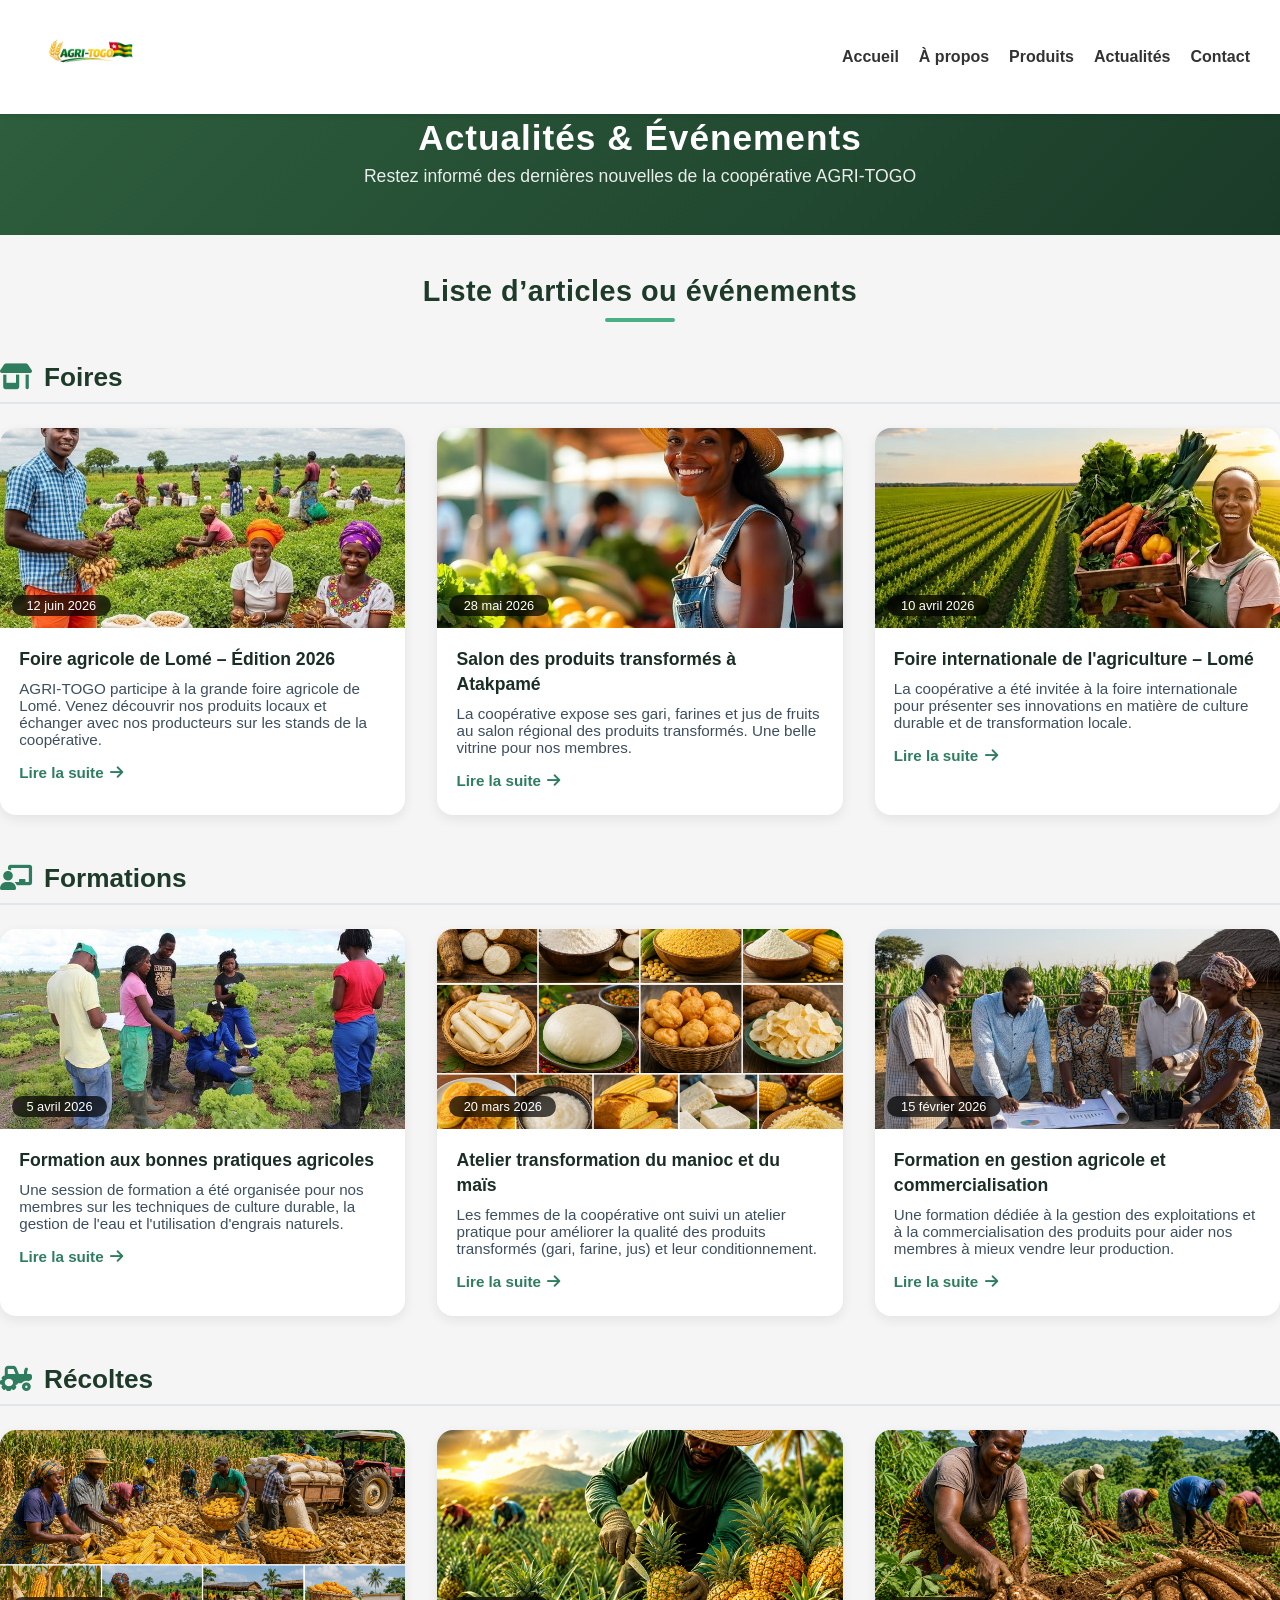
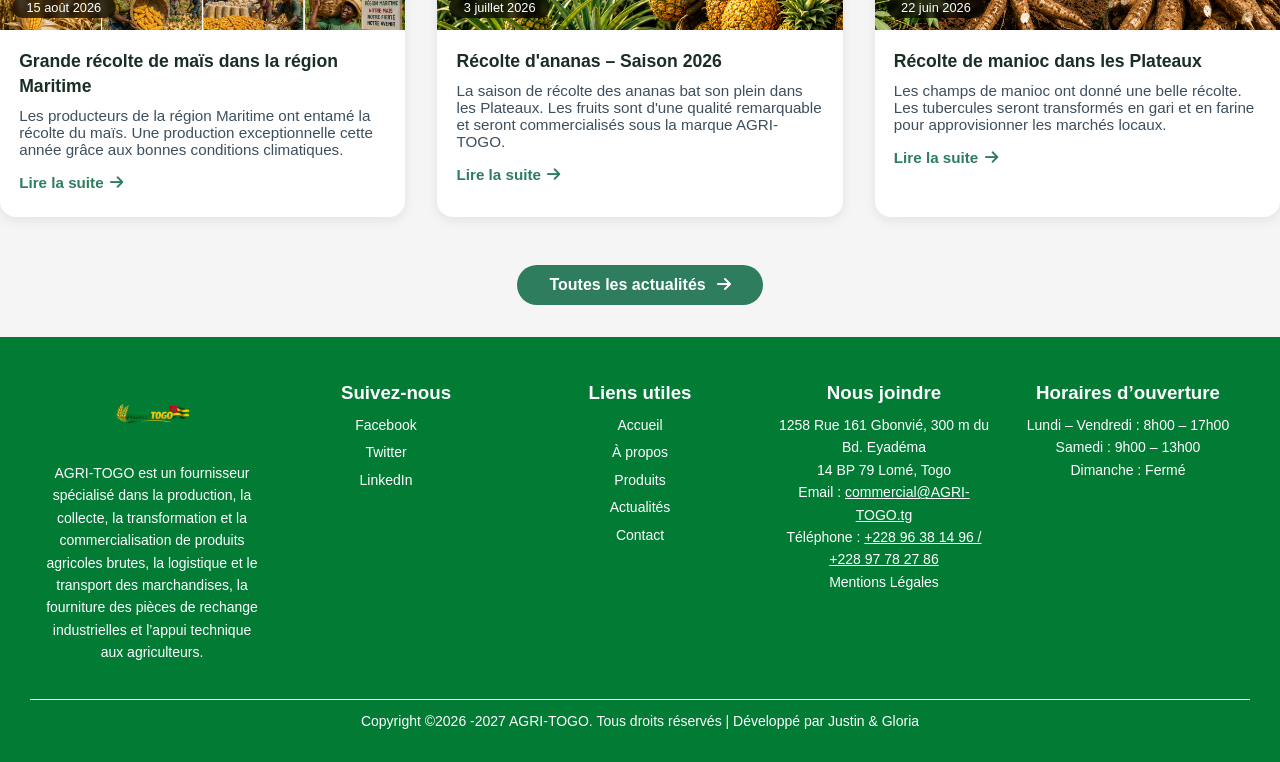
==== commit 584c2dee: "Mise à jour du footer:ajout du logo, redirections réseaux sociaux,logo header cliquable" ====
--- a/pages/actualités.html
+++ b/pages/actualités.html
@@ -17,7 +17,9 @@
     <header>
 
         <div class="logo">
-            <img src="../images/logo.png" alt="Logo AGRI TOGO">
+            <a href="../index.html">
+                <img src="../images/logo.png" alt="Logo AGRI TOGO">
+            </a>
         </div>
 
         <nav>
@@ -231,7 +233,9 @@
 
             <!-- Bloc présentation -->
             <div class="footer-section">
-                <h3>AGRI-TOGO</h3>
+              <h3>
+                    <img src="../images/logo.png" alt="Logo AGRI TOGO">
+                    </h3>
                 <p>
                     AGRI-TOGO est un fournisseur spécialisé dans la production, la collecte,
                     la transformation et la commercialisation de produits agricoles brutes,
@@ -244,9 +248,9 @@
             <div class="footer-section">
                 <h3>Suivez-nous</h3>
                 <ul class="socials">
-                    <li><a href="#">Facebook</a></li>
-                    <li><a href="#">Twitter</a></li>
-                    <li><a href="#">LinkedIn</a></li>
+                    <li><a href="https://web.facebook.com/?locale=fr_FR&_rdc=1&_rdr#">Facebook</a></li>
+                    <li><a href="https://x.com/">Twitter</a></li>
+                    <li><a href="https://www.linkedin.com/notifications/?filter=all">LinkedIn</a></li>
                 </ul>
             </div>
 
@@ -254,11 +258,11 @@
             <div class="footer-section">
                 <h3>Liens utiles</h3>
                 <ul>
-                    <li><a href="#">À propos</a></li>
-                    <li><a href="#">Nos Activités</a></li>
-                    <li><a href="#">Nous rejoindre</a></li>
-                    <li><a href="#">Actualités</a></li>
-                    <li><a href="#">Contact</a></li>
+                    <li><a href="../index.html">Accueil</a></li>
+                    <li><a href="apropos.html">À propos</a></li>
+                    <li><a href="produits.html">Produits</a></li>
+                    <li><a href="actualités.html">Actualités</a></li>
+                    <li><a href="contact.html">Contact</a></li>
                 </ul>
             </div>
 
--- a/css/style.css
+++ b/css/style.css
@@ -94,6 +94,7 @@
     justify-content: space-between;
     gap: 20px;
     margin-bottom: 60px;
+    
 }
 
 .bloc {
@@ -166,12 +167,19 @@
     border-radius: 8px;
     overflow: hidden;
     box-shadow: 0 0 8px rgba(0, 0, 0, .1);
-}
-
+    transition: transform 0.3s ease, box-shadow 0.3s ease;
+        cursor: pointer;
+}
+
+.card:hover {
+    transform: translateY(-10px) scale(1.03);
+    box-shadow: 0 8px 20px rgba(0, 0, 0, 0.2);
+}
 .card img {
     width: 100%;
     height: 200px;
     object-fit: cover;
+    transition: transform 0.3s ease;
 }
 
 .card h3 {
@@ -200,6 +208,7 @@
     display: flex;
     flex-wrap: wrap;
     justify-content: space-between;
+    align-items: flex-start;
 }
 
 .footer-section {
@@ -209,8 +218,22 @@
 
 .footer-section h3 {
     color: #ffffff;
-    /* vert clair agricole */
     margin-bottom: 10px;
+}
+.footer-section h3 img {
+height: 70px;
+    vertical-align: middle;
+}
+
+.footer-brand h3 {
+    line-height: 1;
+}
+
+.footer-brand img {
+    display: block;
+    width: auto;
+    height: 60px;
+    margin: 0 auto;
 }
 
 .footer-section p,
@@ -240,8 +263,8 @@
 }
 
 .socials li {
-    display: inline-block;
-    margin-right: 10px;
+    display: block;
+    margin-right: 20px;
 }
 
 .footer-bottom {
